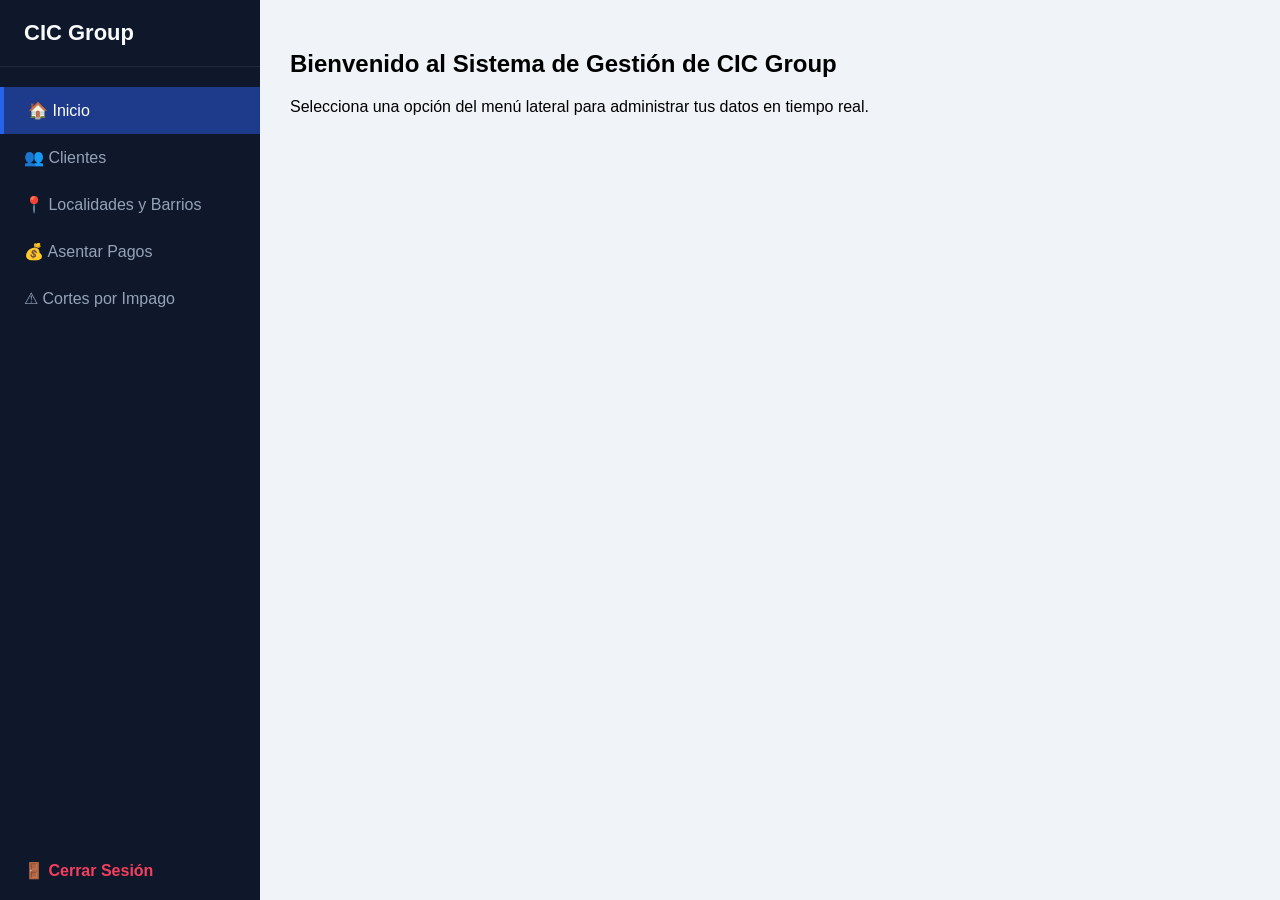
==== index.html @ 6b4323c2 "Add files via upload" ====
<!DOCTYPE html>
<html lang="es">
<head>
  <meta charset="UTF-8">
  <meta name="viewport" content="width=device-width, initial-scale=1.0">
  <title>CIC Group - Panel de Gestión</title>
  <link rel="stylesheet" href="estilos.css">
</head>
<body>

  <!-- MENÚ LATERAL -->
  <div class="sidebar">
    <div>
      <div class="sidebar-brand">CIC Group</div>
      <ul class="sidebar-menu">
        <li id="menu-inicio" class="active"><a onclick="cambiarSeccion('sec-inicio')">🏠 Inicio</a></li>
        <li id="menu-clientes"><a onclick="cambiarSeccion('sec-clientes')">👥 Clientes</a></li>
        <li id="menu-cobertura"><a onclick="cambiarSeccion('sec-cobertura')">📍 Localidades y Barrios</a></li>
        <li id="menu-pagos"><a onclick="cambiarSeccion('sec-pagos')">💰 Asentar Pagos</a></li>
        <li id="menu-cortes"><a onclick="cambiarSeccion('sec-cortes')">⚠ Cortes por Impago</a></li>
      </ul>
    </div>
    <div style="padding: 0 24px;">
      <span style="color: #f43f5e; cursor: pointer; font-weight: bold;" onclick="alert('Sesión cerrada')">🚪 Cerrar Sesión</span>
    </div>
  </div>

  <!-- CONTENIDO PRINCIPAL -->
  <div class="main-content">

    <!-- SECCIÓN: INICIO -->
    <div id="sec-inicio" class="seccion active">
      <h2>Bienvenido al Sistema de Gestión de CIC Group</h2>
      <p>Selecciona una opción del menú lateral para administrar tus datos en tiempo real.</p>
    </div>

    <!-- SECCIÓN: CLIENTES -->
    <div id="sec-clientes" class="seccion">
      <div style="margin-bottom: 25px; display: flex; flex-direction: column; gap: 15px;">
        <h2 style="margin: 0;">👥 Administración de Abonados</h2>
        <div style="display: flex; gap: 15px; align-items: center; flex-wrap: wrap;">
          <button class="btn btn-green" onclick="abrirFichaInscripcion()">➕ Registrar Nuevo Cliente</button>
          <input type="text" id="buscar-cliente" oninput="filtrarClientes()" placeholder="🔍 Buscar cliente por nombre..." style="padding: 10px 15px; border: 1px solid #cbd5e1; border-radius: 6px; width: 280px; font-size: 14px; outline: none;">
        </div>
      </div>

      <!-- Tarjetas KPIs -->
      <div class="dashboard-cards">
        <div class="card-kpi">
          <div><h5>Total Abonados</h5><p id="kpi-total">0</p></div>
          <div style="font-size: 24px;">👥</div>
        </div>
        <div class="card-kpi success">
          <div><h5>Clientes Activos</h5><p id="kpi-activos">0</p></div>
          <div style="font-size: 24px;">🟢</div>
        </div>
        <div class="card-kpi danger">
          <div><h5>En Morosidad</h5><p id="kpi-deudores">0</p></div>
          <div style="font-size: 24px;">⚠</div>
        </div>
      </div>

      <!-- Tabla de Clientes -->
      <div class="table-container">
        <table>
          <thead>
            <tr>
              <th>Nombre del Cliente</th>
              <th>Localidad</th>
              <th>Barrio</th>
              <th>Contacto / Celular</th>
              <th>Estado de Cobertura</th>
              <th style="text-align: center;">Acciones</th>
            </tr>
          </thead>
          <tbody id="body-clientes"></tbody>
        </table>
      </div>

      <!-- Ficha Expandida del Abonado Seleccionado -->
      <div id="ficha-abonado" class="table-container" style="display: none; margin-top: 30px; border-top: 4px solid var(--primary);">
        <h3 style="color: var(--bg-active); margin-top: 0;">📋 Panel de Fiscalización Comercial</h3>
        <div style="display: flex; gap: 40px; flex-wrap: wrap;">
          <div style="flex: 1; min-width: 250px;">
            <h4>👤 Datos Personales</h4>
            <p><b>ID Sistema:</b> <span id="f-id"></span></p>
            <p><b>DNI:</b> <span id="f-dni"></span></p>
            <p><b>Localidad:</b> <span id="f-loc"></span></p>
            <p><b>Barrio:</b> <span id="f-barrio"></span></p>
            <p><b>Dirección:</b> <span id="f-dir"></span></p>
            <p><b>Celular:</b> <span id="f-cel"></span></p>
          </div>
          <div style="flex: 2; min-width: 350px;">
            <div style="display: flex; justify-content: space-between; align-items: center;">
              <h4>💰 Historial de Cobertura</h4>
              <div class="form-group" style="margin: 0; max-width: 140px;">
                <select id="ficha-anio-selector" onchange="actualizarAñoFicha()" style="padding: 4px 8px; font-weight: bold; color: var(--bg-active);">
                  <option value="2026" selected>2026</option>
                  <option value="2027">2027</option>
                  <option value="2028">2028</option>
                </select>
              </div>
            </div>
            <p style="font-size: 13px; color: #64748b; margin: 0 0 10px 0;">👉 Haz clic sobre cualquier mes para registrar o modificar un cobro.</p>
            <div class="grid-meses" id="f-meses-grilla"></div>
          </div>
        </div>
        <div style="margin-top: 20px; text-align: right;">
          <button class="btn btn-gray" onclick="document.getElementById('ficha-abonado').style.display='none'">Cerrar Planilla</button>
        </div>
      </div>
    </div>
    <!-- SECCIÓN: LOCALIDADES Y BARRIOS -->
    <div id="sec-cobertura" class="seccion">
      <div style="margin-bottom: 20px;">
        <h2>📍 Configuración de Cobertura Geográfica</h2>
        <p style="color: #64748b; margin: 0;">Administra las localidades operativas y asigna sus respectivos barrios de manera cruzada.</p>
      </div>
      <div style="display: flex; gap: 25px; flex-wrap: wrap;">
        <!-- Localidades -->
        <div style="flex: 1; min-width: 300px; background: white; padding: 20px; border-radius: 12px; box-shadow: 0 4px 6px -1px rgba(0,0,0,0.05);">
          <h3>🏙️ 1. Localidades</h3>
          <div style="display: flex; gap: 10px; margin-bottom: 15px;">
            <input type="text" id="input-nombre-localidad" placeholder="Nombre de Localidad" style="flex:1; padding: 10px; border: 1px solid #cbd5e1; border-radius: 6px;">
            <button class="btn btn-blue" onclick="guardarLocalidad()">Guardar Loc.</button>
          </div>
          <table>
            <thead><tr><th>Nombre</th><th style="text-align: center; width: 60px;">Acción</th></tr></thead>
            <tbody id="body-localidades"></tbody>
          </table>
        </div>
        <!-- Barrios -->
        <div style="flex: 1; min-width: 300px; background: white; padding: 20px; border-radius: 12px; box-shadow: 0 4px 6px -1px rgba(0,0,0,0.05);">
          <h3 id="titulo-seccion-barrios">🏡 2. Barrios de: (Selecciona una localidad)</h3>
          <div style="display: flex; gap: 10px; margin-bottom: 15px;">
            <input type="text" id="input-nombre-barrio" placeholder="Nombre del Barrio" disabled style="flex:1; padding: 10px; border: 1px solid #cbd5e1; border-radius: 6px;">
            <button class="btn btn-blue" id="btn-guardar-barrio" disabled onclick="guardarBarrio()">Guardar Barrio</button>
          </div>
          <table>
            <thead><tr><th>Barrio / Zona</th><th style="text-align: center; width: 60px;">Acción</th></tr></thead>
            <tbody id="body-barrios">
              <tr><td colspan="2" style="color: #64748b; text-align: center;">Selecciona una localidad.</td></tr>
            </tbody>
          </table>
        </div>
      </div>
    </div>

     <!-- SECCIÓN: ASENTAR PAGOS GENERAL -->
        <!-- SECCIÓN: ASENTAR PAGOS GENERAL -->
    <div id="sec-pagos" class="seccion">
      <div style="margin-bottom: 25px;">
        <h2>💸 Rendición Manual de Cajas Especiales</h2>
        <p style="color: #64748b; margin: 0; font-size: 14px;">Registra de manera directa la recaudación de abonos buscando al cliente rápidamente por sistema.</p>
      </div>

      <!-- Formulario Estilizado con Sombra y Bordes Premium -->
      <div style="background: white; padding: 30px; border-radius: 12px; box-shadow: 0 10px 15px -3px rgba(0, 0, 0, 0.05); max-width: 580px; border: 1px solid #e2e8f0; border-top: 4px solid var(--primary);">
        <h3 style="margin-top: 0; color: var(--bg-active); border-bottom: 2px solid #f1f5f9; padding-bottom: 12px; font-size: 18px; display: flex; align-items: center; gap: 8px;">
          💵 Nuevo Comprobante de Caja
        </h3>
        
        <form id="form-caja-global" onsubmit="ejecutarCobroGlobal(event)">
          
          <!-- FILTRO DE BÚSQUEDA INTERACTIVO -->
          <div class="form-group" style="background-color: #f8fafc; padding: 12px; border-radius: 8px; border: 1px dashed #cbd5e1; margin-bottom: 20px;">
            <label style="color: var(--primary); font-size: 12px; text-transform: uppercase; letter-spacing: 0.5px;">🔍 Filtro Rápido de Búsqueda:</label>
            <input type="text" id="pago-buscar-texto" oninput="filtrarDesplegableClientes()" placeholder="Escribí el nombre del abonado a buscar..." style="width: 100%; padding: 10px 14px; border: 1px solid #cbd5e1; border-radius: 6px; font-size: 14px; outline: none; margin-top: 5px; background: white;">
          </div>
          
          <div class="form-group">
            <label for="pago-select-cliente">👤 Seleccionar Abonado:</label>
            <select id="pago-select-cliente" required style="font-weight: 600; color: #334155; background-color: #fff;">
              <option value="">👉 Seleccione un abonado de la lista...</option>
            </select>
          </div>

          <div style="display: flex; gap: 15px;">
            <div class="form-group" style="flex: 1;">
              <label for="pago-select-anio">AÑO FISCAL</label>
              <select id="pago-select-anio" required style="font-weight: bold; color: var(--bg-active);">
                <option value="2026" selected>2026</option>
                <option value="2027">2027</option>
                <option value="2028">2028</option>
              </select>
            </div>

            <div class="form-group" style="flex: 1;">
              <label for="pago-select-mes">MES A COBRAR</label>
              <select id="pago-select-mes" required style="font-weight: bold; color: var(--bg-active);">
                <option value="Enero">Enero</option>
                <option value="Febrero">Febrero</option>
                <option value="Marzo">Marzo</option>
                <option value="Abril">Abril</option>
                <option value="Mayo">Mayo</option>
                <option value="Junio">Junio</option>
                <option value="Julio">Julio</option>
                <option value="Agosto">Agosto</option>
                <option value="Septiembre">Septiembre</option>
                <option value="Octubre" selected>Octubre</option>
                <option value="Noviembre">Noviembre</option>
                <option value="Diciembre">Diciembre</option>
              </select>
            </div>
          </div>

          <div class="form-group">
            <label for="pago-fecha-global">📅 Fecha Valor Transacción:</label>
            <input type="date" id="pago-fecha-global" required style="color: #334155; font-weight: 500;">
          </div>

          <div class="form-group" style="margin-bottom: 25px;">
            <label for="pago-monto-global">💵 Monto Recaudado ($):</label>
            <input type="number" id="pago-monto-global" placeholder="Ej: 5500" min="0" required style="font-size: 16px; font-weight: bold; color: #0f172a; border-color: #94a3b8;">
          </div>

          <button type="submit" class="btn btn-blue" style="width: 100%; padding: 14px; font-size: 15px; letter-spacing: 0.5px; box-shadow: 0 4px 6px -1px rgba(37, 99, 235, 0.2); transition: all 0.2s;">
            ⚡ Asentar Recaudación de Caja
          </button>
        </form>
      </div>
    </div>



     <!-- SECCIÓN: CORTES POR IMPAGO -->
    <div id="sec-cortes" class="seccion">
      <div style="margin-bottom: 25px; display: flex; justify-content: space-between; align-items: flex-start; flex-wrap: wrap; gap: 15px;">
        <div>
          <h2>⚠ Reporte Automatizado para Suspensión de Coberturas</h2>
          <p style="color: #64748b; margin: 0; font-size: 14px;">Monitorea los abonados con deudas activas e imprime las órdenes de suspensión física en terreno.</p>
        </div>
        
        <!-- BOTONERA DE ACCIONES COMERCIALES -->
        <div style="display: flex; gap: 10px;">
          <button class="btn" onclick="imprimirReporteCortes()" style="background-color: #475569; color: white; display: flex; align-items: center; gap: 6px;">
            🖨️ Imprimir Reporte
          </button>
          <button class="btn" onclick="exportarCortesExcel()" style="background-color: #15803d; color: white; display: flex; align-items: center; gap: 6px; box-shadow: 0 4px 6px -1px rgba(21, 128, 61, 0.2);">
            📊 Exportar a Excel
          </button>
        </div>
      </div>

      <!-- BARRA DE FILTROS CRONOLÓGICOS -->
            <!-- BARRA DE FILTROS CRONOLÓGICOS Y GEOGRÁFICOS -->
      <div style="background: white; padding: 15px 20px; border-radius: 8px; box-shadow: 0 1px 3px rgba(0,0,0,0.05); margin-bottom: 20px; display: flex; gap: 20px; align-items: center; flex-wrap: wrap; border: 1px solid #e2e8f0;">
        <div style="display: flex; gap: 10px; align-items: center;">
          <span style="font-weight: bold; color: #334155; font-size: 14px;">📅 Periodo:</span>
          <select id="filtro-corte-mes" onchange="procesarAlertasCortes()" style="padding: 6px 12px; border: 1px solid #cbd5e1; border-radius: 6px; font-weight: bold; color: #1e3a8a;">
            <option value="Enero">Enero</option>
            <option value="Febrero">Febrero</option>
            <option value="Marzo">Marzo</option>
            <option value="Abril">Abril</option>
            <option value="Mayo">Mayo</option>
            <option value="Junio">Junio</option>
            <option value="Julio">Julio</option>
            <option value="Agosto">Agosto</option>
            <option value="Septiembre">Septiembre</option>
            <option value="Octubre" selected>Octubre</option>
            <option value="Noviembre">Noviembre</option>
            <option value="Diciembre">Diciembre</option>
          </select>

          <select id="filtro-corte-anio" onchange="procesarAlertasCortes()" style="padding: 6px 12px; border: 1px solid #cbd5e1; border-radius: 6px; font-weight: bold; color: #1e3a8a;">
            <option value="2026" selected>2026</option>
            <option value="2027">2027</option>
            <option value="2028">2028</option>
          </select>
        </div>

        <div style="display: flex; gap: 10px; align-items: center; margin-left: 10px;">
          <span style="font-weight: bold; color: #334155; font-size: 14px;">🏙️ Localidad:</span>
          <select id="filtro-corte-localidad" onchange="procesarAlertasCortes()" style="padding: 6px 12px; border: 1px solid #cbd5e1; border-radius: 6px; font-weight: bold; color: #334155;">
            <option value="TODAS">🌍 Todas las Localidades</option>
          </select>
        </div>
      </div>


      <!-- Tabla de deudores -->
      <div class="table-container" id="zona-impresion-cortes">
        <table>
          <thead>
            <tr>
              <th>Abonado en Mora</th>
              <th>Contacto</th>
              <th>Periodo Evaluado</th>
              <th>Estado Operativo</th>
            </tr>
          </thead>
          <tbody id="body-cortes-impago"></tbody>
        </table>
      </div>
    </div>


  </div>

  <!-- MODAL: INSCRIPCIÓN -->
  <div id="modal-inscripcion" class="modal">
    <div class="modal-content">
      <button class="close-modal" onclick="cerrarFichaInscripcion()">×</button>
      <h3>📝 Ficha de Nueva Inscripción</h3>
      <form id="form-nuevo-cliente">
        <div class="form-group"><label>DNI:</label><input type="text" id="ins-dni" required></div>
        <div class="form-group"><label>Nombre Completo:</label><input type="text" id="ins-nombre" required></div>
        <div class="form-group"><label>Celular:</label><input type="text" id="ins-cel" required></div>
        <div class="form-group"><label>Localidad:</label><select id="ins-localidad" required></select></div>
        <div class="form-group"><label>Barrio:</label><input type="text" id="ins-barrio" required></div>
        <div class="form-group"><label>Dirección:</label><input type="text" id="ins-dir" required></div>
        <div class="form-group">
          <label>Rinde Pago Inicial (Mes Base):</label>
          <select id="ins-pago-inicial" required>
            <option value="Ninguno">Ninguno (Ingresa en Mora)</option>
            <option value="Enero 2026">Enero 2026</option>
            <option value="Febrero 2026">Febrero 2026</option>
            <option value="Marzo 2026">Marzo 2026</option>
            <option value="Abril 2026">Abril 2026</option>
            <option value="Mayo 2026">Mayo 2026</option>
            <option value="Junio 2026">Junio 2026</option>
            <option value="Julio 2026">Julio 2026</option>
            <option value="Agosto 2026">Agosto 2026</option>
            <option value="Septiembre 2026">Septiembre 2026</option>
            <option value="Octubre 2026" selected>Octubre 2026</option>
            <option value="Noviembre 2026">Noviembre 2026</option>
            <option value="Diciembre 2026">Diciembre 2026</option>
          </select>
        </div>
        <button type="submit" class="btn btn-green" style="width: 100%; margin-top: 10px;">Dar de Alta Comercial</button>
      </form>
    </div>
  </div>

    <!-- MODAL: EDICIÓN DE CLIENTE -->
  <div id="modal-edicion" class="modal">
    <div class="modal-content">
      <button class="close-modal" onclick="cerrarFichaEdicion()">×</button>
      <h3>✏️ Editar Datos de Abonado</h3>
      <form id="form-editar-cliente">
        <!-- Input oculto para almacenar la clave del usuario -->
        <input type="hidden" id="edit-id-original">
        
        <div class="form-group">
          <label>DNI / Clave Sistema:</label>
          <input type="text" id="edit-dni" disabled style="background-color: #f1f5f9; color: #64748b; font-weight: bold;">
        </div>
        <div class="form-group">
          <label>Nombre Completo:</label>
          <input type="text" id="edit-nombre" required>
        </div>
        <div class="form-group">
          <label>Celular / Contacto:</label>
          <input type="text" id="edit-cel" required>
        </div>
                <!-- REEMPLAZO EN EL FORMULARIO DE NUEVA INSCRIPCIÓN -->
                <!-- REEMPLAZO EN EL FORMULARIO DE EDICIÓN -->
        <div class="form-group">
          <label>Localidad:</label>
          <select id="edit-localidad" required onchange="actualizarBarriosDesplegableEdicion()"></select>
        </div>
        <div class="form-group">
          <label>Barrio / Zona:</label>
          <select id="edit-barrio" required>
            <option value="">👉 Selecciona primero una localidad...</option>
          </select>
        </div>


        <div class="form-group">
          <label>Dirección:</label>
          <input type="text" id="edit-dir" required>
        </div>
        
        <div style="margin-top: 20px; display: flex; gap: 10px; justify-content: flex-end;">
          <button type="button" class="btn btn-gray" onclick="cerrarFichaEdicion()">Cancelar</button>
          <button type="submit" class="btn btn-blue">💾 Guardar Cambios</button>
        </div>
      </form>
    </div>
  </div>


  <!-- MODAL: GESTIÓN DE ABONO INDIVIDUAL -->
  <div id="modal-cobro-mes" class="modal">
    <div class="modal-content">
      <button class="close-modal" onclick="cerrarModalCobroMes()">×</button>
      <h3>📝 Registro y Control de Abono</h3>
      <p>Abonado: <strong id="m-cobro-cliente"></strong></p>
      <p>Mes seleccionado: <strong id="m-cobro-mes" style="color: var(--primary);"></strong></p>
      <div class="form-group">
        <label>📅 Fecha de Cobro:</label>
        <input type="date" id="input-fecha-pago">
      </div>
      <div class="form-group">
        <label>💵 Monto del Abono ($):</label>
        <input type="number" id="input-monto-pago" placeholder="Ej: 5000" min="0">
      </div>
      <div style="margin-top: 25px; display: flex; gap: 10px; justify-content: flex-end;">
        <button class="btn" id="btn-anular-pago-mes" style="background-color: var(--danger); color: white; display: none;" onclick="ejecutarAnulacionMes()">Anular Pago</button>
        <div style="flex-grow: 1;"></div>
        <button class="btn btn-gray" onclick="cerrarModalCobroMes()">Cancelar</button>
        <button class="btn btn-green" id="btn-confirmar-pago-mes">Guardar Cambios</button>
      </div>
    </div>
  </div>

  <script src="script.js"></script>
</body>
</html>
---- estilos.css ----
/* --- VARIABLES DE COLOR (DISEÑO AZUL) --- */
:root {
  --bg-sidebar: #0f172a;       /* Azul marino oscuro profundo */
  --bg-active: #1e3a8a;        /* Azul corporativo activo */
  --primary: #2563eb;          /* Azul brillante para elementos destacados */
  --success: #10b981;          /* Verde para pagos y estados activos */
  --danger: #ef4444;           /* Rojo para deudas y anulaciones */
  --bg-main: #f0f4f8;          /* Fondo general azul acero claro */
  --bg-table-header: #dbeafe;  /* Encabezados de tablas en azul suave */
  --color-text-header: #1e40af;/* Texto de encabezados */
}

* {
  box-sizing: border-box;
}

body { 
  font-family: 'Segoe UI', Arial, sans-serif; 
  margin: 0; 
  display: flex; 
  height: 100vh; 
  background-color: var(--bg-main); 
  overflow: hidden;
}

/* --- MENÚ LATERAL (SIDEBAR) --- */
.sidebar {
  width: 260px;
  background-color: var(--bg-sidebar);
  color: white;
  display: flex;
  flex-direction: column;
  justify-content: space-between;
  padding: 20px 0;
}
.sidebar-brand {
  font-size: 22px;
  font-weight: bold;
  padding: 0 24px 20px 24px;
  border-bottom: 1px solid #1e293b;
  color: #f8fafc;
}
.sidebar-menu {
  list-style: none;
  padding: 0;
  margin: 20px 0;
  flex-grow: 1;
}
.sidebar-menu li a {
  display: block;
  padding: 14px 24px;
  color: #94a3b8;
  text-decoration: none;
  font-weight: 500;
  cursor: pointer;
  transition: all 0.2s;
}
.sidebar-menu li a:hover, .sidebar-menu li.active a {
  background-color: var(--bg-active);
  color: white;
  border-left: 4px solid var(--primary);
}

/* --- CONTENEDOR PRINCIPAL --- */
.main-content {
  flex: 1;
  padding: 30px;
  overflow-y: auto;
}
.seccion {
  display: none;
}
.seccion.active {
  display: block;
}

/* --- CONTENEDORES Y TARJETAS --- */
.table-container {
  background: white;
  border-radius: 12px;
  padding: 15px;
  box-shadow: 0 4px 6px -1px rgba(0,0,0,0.05);
  margin-top: 20px;
}
table { 
  width: 100%; 
  border-collapse: separate; 
  border-spacing: 0;
}
th, td { 
  padding: 14px 16px; 
  text-align: left; 
}
th { 
  background-color: var(--bg-table-header); 
  color: var(--color-text-header); 
  font-weight: bold; 
  font-size: 12px;
  text-transform: uppercase;
  letter-spacing: 0.5px;
  border-bottom: 2px solid #e2e8f0;
}
td {
  border-bottom: 1px solid #f1f5f9;
}
.fila-cliente:hover {
  background-color: #f8fafc;
}

/* --- GRILLES DE MESES (12 MESES) --- */
.grid-meses { 
  display: grid; 
  grid-template-columns: repeat(4, 1fr); 
  gap: 12px; 
  margin-top: 15px; 
}
@media (max-width: 900px) {
  .grid-meses { grid-template-columns: repeat(2, 1fr); }
}
.mes-box {
  padding: 12px;
  border-radius: 8px;
  text-align: center;
  font-size: 13px;
  font-weight: bold;
  border: 1px solid transparent;
}
.mes-pago { background-color: #d1fae5; color: #065f46; border-color: #a7f3d0; }
.mes-deuda { background-color: #fee2e2; color: #991b1b; border-color: #fca5a5; }

/* --- INDICADORES KPI --- */
.dashboard-cards {
  display: flex;
  gap: 20px;
  margin-bottom: 25px;
}
.card-kpi {
  flex: 1;
  background: white;
  padding: 16px 20px;
  border-radius: 10px;
  box-shadow: 0 4px 6px -1px rgba(0,0,0,0.05);
  display: flex;
  align-items: center;
  justify-content: space-between;
  border-left: 5px solid var(--primary);
}
.card-kpi.success { border-left-color: var(--success); }
.card-kpi.danger { border-left-color: var(--danger); }
.card-kpi h5 { margin: 0; color: #64748b; font-size: 11px; text-transform: uppercase; }
.card-kpi p { margin: 5px 0 0 0; font-size: 22px; font-weight: bold; }

/* --- BOTONES Y COMPONENTES --- */
.btn {
  padding: 10px 16px;
  border-radius: 6px;
  font-weight: bold;
  cursor: pointer;
  border: none;
  font-size: 14px;
}
.btn-green { background-color: var(--success); color: white; }
.btn-blue { background-color: var(--primary); color: white; }
.btn-gray { background-color: #94a3b8; color: white; }

/* --- MODALES --- */
.modal {
  display: none;
  position: fixed;
  top: 0; left: 0; width: 100%; height: 100%;
  background: rgba(15, 23, 42, 0.6);
  align-items: center;
  justify-content: center;
  z-index: 1000;
}
.modal.open { display: flex; }
.modal-content {
  background: white;
  padding: 25px;
  border-radius: 12px;
  width: 100%;
  max-width: 450px;
  position: relative;
}
.close-modal {
  position: absolute;
  top: 15px; right: 15px;
  font-size: 22px; background: none; border: none; cursor: pointer;
}
.form-group {
  margin-bottom: 15px;
}
.form-group label {
  display: block; margin-bottom: 6px; font-weight: bold; font-size: 13px; color: #475569;
}
.form-group input, .form-group select {
  width: 100%; padding: 10px; border: 1px solid #cbd5e1; border-radius: 6px; font-size: 14px;
}
.badge {
  padding: 6px 12px; border-radius: 50px; font-size: 12px; font-weight: bold; display: inline-block;
}
.badge-activo { background-color: #d1fae5; color: #065f46; }
.badge-deuda { background-color: #fee2e2; color: #991b1b; }
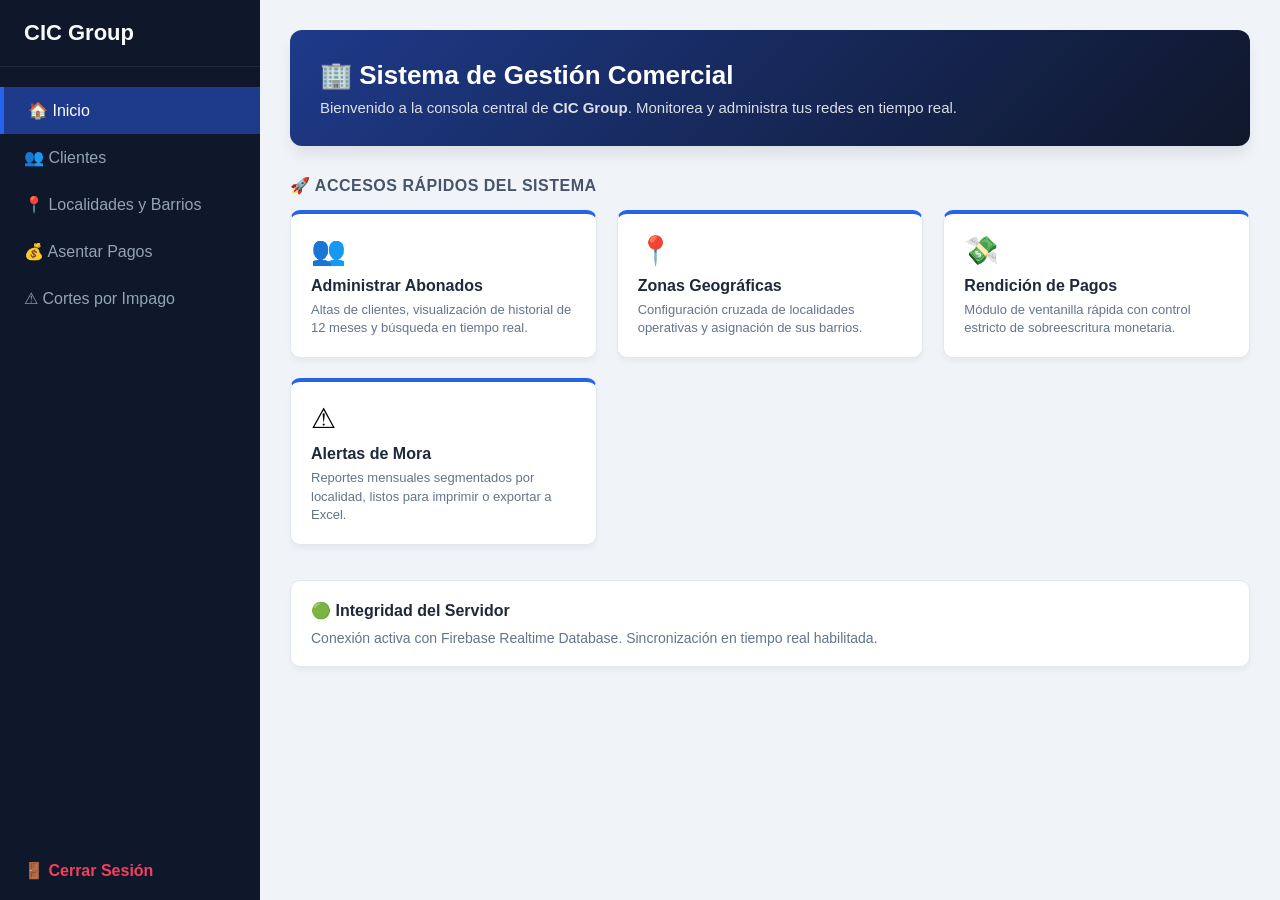
==== commit bd03e8e2: "Add files via upload" ====
--- a/index.html
+++ b/index.html
@@ -12,16 +12,24 @@
   <div class="sidebar">
     <div>
       <div class="sidebar-brand">CIC Group</div>
+            <!-- --- MENÚ LATERAL CORREGIDO --- -->
       <ul class="sidebar-menu">
         <li id="menu-inicio" class="active"><a onclick="cambiarSeccion('sec-inicio')">🏠 Inicio</a></li>
         <li id="menu-clientes"><a onclick="cambiarSeccion('sec-clientes')">👥 Clientes</a></li>
         <li id="menu-cobertura"><a onclick="cambiarSeccion('sec-cobertura')">📍 Localidades y Barrios</a></li>
         <li id="menu-pagos"><a onclick="cambiarSeccion('sec-pagos')">💰 Asentar Pagos</a></li>
         <li id="menu-cortes"><a onclick="cambiarSeccion('sec-cortes')">⚠ Cortes por Impago</a></li>
+        <!-- Única declaración del panel exclusivo del dueño -->
+                 <!-- VERIFICÁ QUE EL ONCLICK EN TU index.html QUEDE EXACTAMENTE ASÍ: -->
+        <li id="menu-usuarios" style="display: none;"><a onclick="cambiarSeccion('sec-usuarios')">⚙️ Gestión de Usuarios</a></li>
+
       </ul>
+
     </div>
     <div style="padding: 0 24px;">
-      <span style="color: #f43f5e; cursor: pointer; font-weight: bold;" onclick="alert('Sesión cerrada')">🚪 Cerrar Sesión</span>
+      <!-- Buscá la línea de Cerrar Sesión en tu index.html y dejala configurada así: -->
+<span style="color: #f43f5e; cursor: pointer; font-weight: bold;" onclick="window.location.href='login.html'">🚪 Cerrar Sesión</span>
+
     </div>
   </div>
 
@@ -29,12 +37,95 @@
   <div class="main-content">
 
     <!-- SECCIÓN: INICIO -->
+       <!-- SECCIÓN: INICIO (DASHBOARD CORPORATIVO) -->
     <div id="sec-inicio" class="seccion active">
-      <h2>Bienvenido al Sistema de Gestión de CIC Group</h2>
-      <p>Selecciona una opción del menú lateral para administrar tus datos en tiempo real.</p>
-    </div>
-
-    <!-- SECCIÓN: CLIENTES -->
+      <!-- Encabezado Principal -->
+      <div style="background: linear-gradient(135deg, var(--bg-active) 0%, var(--bg-sidebar) 100%); padding: 30px; border-radius: 12px; color: white; box-shadow: 0 10px 15px -3px rgba(15, 23, 42, 0.1); margin-bottom: 30px;">
+        <h1 style="margin: 0; font-size: 26px; display: flex; align-items: center; gap: 12px;">🏢 Sistema de Gestión Comercial</h1>
+        <p style="margin: 8px 0 0 0; opacity: 0.85; font-size: 15px;">Bienvenido a la consola central de <b>CIC Group</b>. Monitorea y administra tus redes en tiempo real.</p>
+      </div>
+
+      <h3 style="color: #475569; margin-top: 0; margin-bottom: 15px; font-size: 16px; text-transform: uppercase; letter-spacing: 0.5px;">🚀 Accesos Rápidos del Sistema</h3>
+      
+      <!-- Panel Grid de Accesos Directos -->
+      <div style="display: grid; grid-template-columns: repeat(auto-fit, minmax(240px, 1fr)); gap: 20px; margin-bottom: 35px;">
+        
+        <!-- Tarjeta Clientes -->
+        <div onclick="cambiarSeccion('sec-clientes')" style="background: white; padding: 20px; border-radius: 10px; box-shadow: 0 4px 6px -1px rgba(0,0,0,0.05); border: 1px solid #e2e8f0; border-top: 4px solid var(--primary); cursor: pointer; transition: transform 0.2s, box-shadow 0.2s;" onmouseover="this.style.transform='translateY(-3px)'; this.style.shadow='0 10px 15px -3px rgba(0,0,0,0.1)'" onmouseout="this.style.transform='translateY(0)'">
+          <div style="font-size: 28px; margin-bottom: 10px;">👥</div>
+          <h4 style="margin: 0; color: #1e293b; font-size: 16px;">Administrar Abonados</h4>
+          <p style="margin: 6px 0 0 0; color: #64748b; font-size: 13px; line-height: 1.4;">Altas de clientes, visualización de historial de 12 meses y búsqueda en tiempo real.</p>
+        </div>
+
+        <!-- Tarjeta Cobertura -->
+        <div onclick="cambiarSeccion('sec-cobertura')" style="background: white; padding: 20px; border-radius: 10px; box-shadow: 0 4px 6px -1px rgba(0,0,0,0.05); border: 1px solid #e2e8f0; border-top: 4px solid var(--primary); cursor: pointer; transition: transform 0.2s, box-shadow 0.2s;" onmouseover="this.style.transform='translateY(-3px)'" onmouseout="this.style.transform='translateY(0)'">
+          <div style="font-size: 28px; margin-bottom: 10px;">📍</div>
+          <h4 style="margin: 0; color: #1e293b; font-size: 16px;">Zonas Geográficas</h4>
+          <p style="margin: 6px 0 0 0; color: #64748b; font-size: 13px; line-height: 1.4;">Configuración cruzada de localidades operativas y asignación de sus barrios.</p>
+        </div>
+
+        <!-- Tarjeta Caja -->
+        <div onclick="cambiarSeccion('sec-pagos')" style="background: white; padding: 20px; border-radius: 10px; box-shadow: 0 4px 6px -1px rgba(0,0,0,0.05); border: 1px solid #e2e8f0; border-top: 4px solid var(--primary); cursor: pointer; transition: transform 0.2s, box-shadow 0.2s;" onmouseover="this.style.transform='translateY(-3px)'" onmouseout="this.style.transform='translateY(0)'">
+          <div style="font-size: 28px; margin-bottom: 10px;">💸</div>
+          <h4 style="margin: 0; color: #1e293b; font-size: 16px;">Rendición de Pagos</h4>
+          <p style="margin: 6px 0 0 0; color: #64748b; font-size: 13px; line-height: 1.4;">Módulo de ventanilla rápida con control estricto de sobreescritura monetaria.</p>
+        </div>
+
+        <!-- Tarjeta Cortes -->
+        <div onclick="cambiarSeccion('sec-cortes')" style="background: white; padding: 20px; border-radius: 10px; box-shadow: 0 4px 6px -1px rgba(0,0,0,0.05); border: 1px solid #e2e8f0; border-top: 4px solid var(--primary); cursor: pointer; transition: transform 0.2s, box-shadow 0.2s;" onmouseover="this.style.transform='translateY(-3px)'" onmouseout="this.style.transform='translateY(0)'">
+          <div style="font-size: 28px; margin-bottom: 10px;">⚠</div>
+          <h4 style="margin: 0; color: #1e293b; font-size: 16px;">Alertas de Mora</h4>
+          <p style="margin: 6px 0 0 0; color: #64748b; font-size: 13px; line-height: 1.4;">Reportes mensuales segmentados por localidad, listos para imprimir o exportar a Excel.</p>
+      </div> <!-- Cierre correcto de la sección de inicio anterior -->
+    </div>
+      <!-- SECCIÓN: ESTADO OPERATIVO DE ENLACES (DENTRO DE INICIO) -->
+      <div style="background: white; padding: 20px; border-radius: 10px; box-shadow: 0 4px 6px -1px rgba(0,0,0,0.05); border: 1px solid #e2e8f0;">
+        <h4 style="margin: 0 0 10px 0; color: #1e293b; display: flex; align-items: center; gap: 8px;">🟢 Integridad del Servidor</h4>
+        <p style="margin: 0; color: #64748b; font-size: 14px;">Conexión activa con Firebase Realtime Database. Sincronización en tiempo real habilitada.</p>
+      </div>
+
+    </div> <!-- Cierre correcto y definitivo de la sección de inicio (#sec-inicio) -->
+
+    <!-- --- SECCIÓN EXCLUSIVA: GESTIÓN DE USUARIOS (SUPERADMIN) --- -->
+    <div id="sec-usuarios" class="seccion" style="width: 100%;">
+      <div style="margin-bottom: 25px;">
+        <h2>⚙️ Panel de Control de Personal (Superadmin)</h2>
+        <p style="color: #64748b; margin: 0; font-size: 14px;">Registra nuevos operadores, asigna contraseñas y revoca accesos al sistema CIC Group.</p>
+      </div>
+
+      <div style="display: flex; gap: 25px; flex-wrap: wrap;">
+
+        <!-- Formulario de Alta -->
+        <div style="flex: 1; min-width: 300px; background: white; padding: 25px; border-radius: 12px; box-shadow: 0 4px 6px -1px rgba(0,0,0,0.05); border-top: 4px solid var(--bg-sidebar);">
+          <h3 style="margin-top: 0; color: var(--bg-active);">➕ Crear Nuevo Operador</h3>
+          <form id="form-crear-usuario" onsubmit="guardarNuevoUsuario(event)">
+            <div class="form-group"><label>Nombre del Empleado:</label><input type="text" id="user-nombre" placeholder="Ej: Gabriel Farias" required></div>
+            <div class="form-group"><label>Usuario de Acceso (Login):</label><input type="text" id="user-login" placeholder="Ej: gfarias" required></div>
+            <div class="form-group"><label>Contraseña de Ingreso:</label><input type="text" id="user-pass" placeholder="Mínimo 4 caracteres" required></div>
+            <button type="submit" class="btn btn-blue" style="width: 100%; padding: 12px; margin-top: 10px;">⚡ Habilitar Cuenta de Acceso</button>
+          </form>
+        </div>
+        <!-- Tabla de Cuentas Activas -->
+        <div style="flex: 1.5; min-width: 350px; background: white; padding: 25px; border-radius: 12px; box-shadow: 0 4px 6px -1px rgba(0,0,0,0.05);">
+          <h3 style="margin-top: 0; color: #475569;">🔑 Cuentas Activas en Firebase</h3>
+          <table style="width: 100%; border-collapse: collapse;">
+            <thead>
+              <tr style="background-color: #f8fafc;">
+                <th style="padding: 10px; text-align: left; font-size: 12px; color: #64748b;">Operador</th>
+                <th style="padding: 10px; text-align: left; font-size: 12px; color: #64748b;">Usuario</th>
+                <th style="padding: 10px; text-align: left; font-size: 12px; color: #64748b;">Contraseña</th>
+                <th style="padding: 10px; text-align: center; font-size: 12px; color: #64748b; width: 60px;">Acción</th>
+              </tr>
+            </thead>
+            <tbody id="body-usuarios-sistema">
+              <!-- Se inyecta dinámicamente desde JS -->
+            </tbody>
+          </table>
+        </div>
+      </div> <!-- Cierre correcto del bloque flexible de las dos tarjetas -->
+    </div> <!-- Cierre correcto y definitivo de la sección sec-usuarios -->
+
+    <!-- --- SECCIÓN: CLIENTES --- -->
     <div id="sec-clientes" class="seccion">
       <div style="margin-bottom: 25px; display: flex; flex-direction: column; gap: 15px;">
         <h2 style="margin: 0;">👥 Administración de Abonados</h2>
@@ -306,8 +397,18 @@
         <div class="form-group"><label>DNI:</label><input type="text" id="ins-dni" required></div>
         <div class="form-group"><label>Nombre Completo:</label><input type="text" id="ins-nombre" required></div>
         <div class="form-group"><label>Celular:</label><input type="text" id="ins-cel" required></div>
-        <div class="form-group"><label>Localidad:</label><select id="ins-localidad" required></select></div>
-        <div class="form-group"><label>Barrio:</label><input type="text" id="ins-barrio" required></div>
+                <!-- --- VERIFICÁ Y REEMPLAZÁ ESTAS LÍNEAS EN TU panel.html --- -->
+        <div class="form-group">
+          <label>Localidad:</label>
+          <select id="ins-localidad" required onchange="actualizarBarriosDesplegableInscripcion()"></select>
+        </div>
+        <div class="form-group">
+          <label>Barrio / Zona:</label>
+          <select id="ins-barrio" required style="width: 100%; padding: 10px; border: 1px solid #cbd5e1; border-radius: 6px; font-size: 14px; background-color: #fff; color: #334155;">
+            <option value="">👉 Selecciona primero una localidad...</option>
+          </select>
+        </div>
+
         <div class="form-group"><label>Dirección:</label><input type="text" id="ins-dir" required></div>
         <div class="form-group">
           <label>Rinde Pago Inicial (Mes Base):</label>
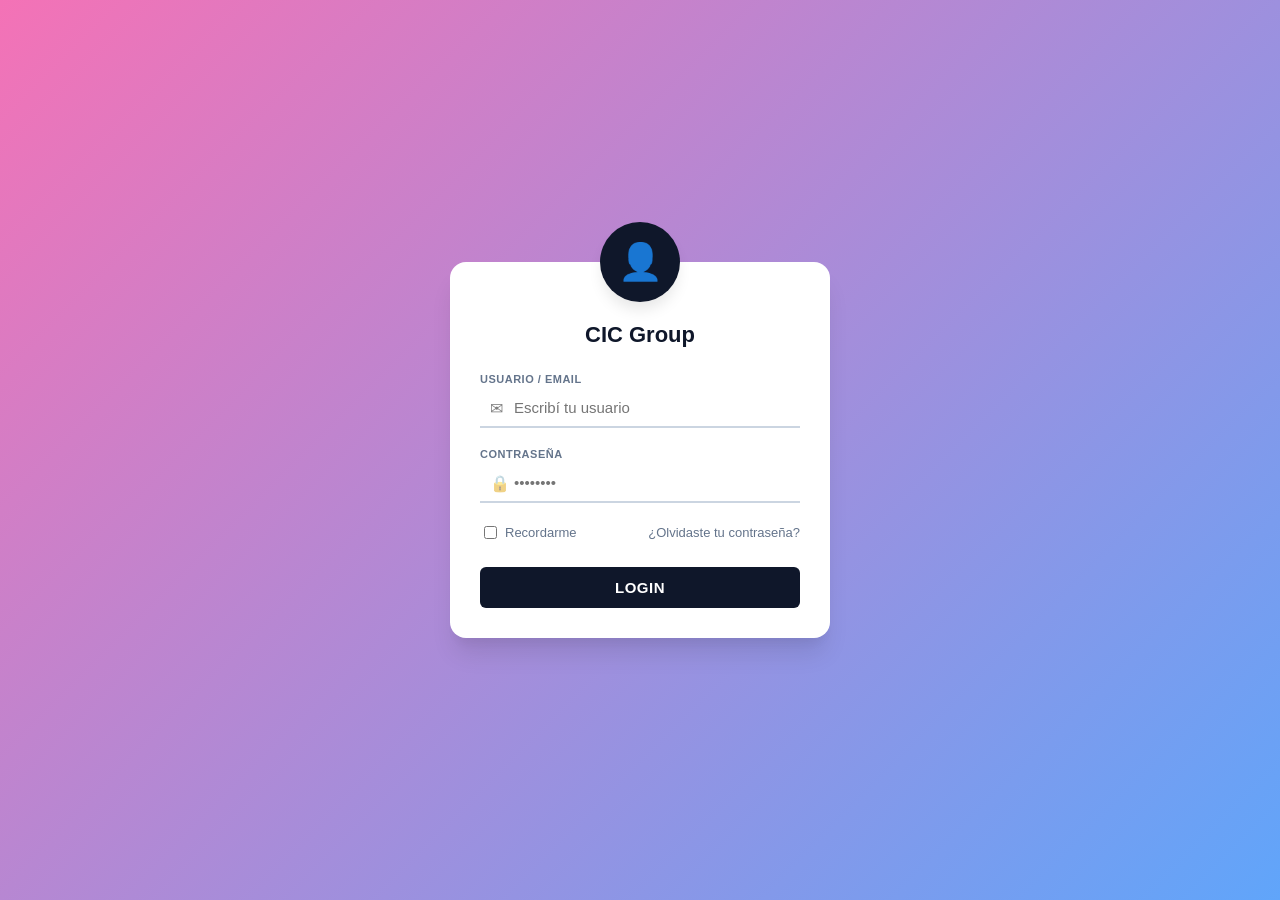
==== commit c36aded3: "Add files via upload" ====
--- a/index.html
+++ b/index.html
@@ -3,509 +3,224 @@
 <head>
   <meta charset="UTF-8">
   <meta name="viewport" content="width=device-width, initial-scale=1.0">
-  <title>CIC Group - Panel de Gestión</title>
-  <link rel="stylesheet" href="estilos.css">
+  <title>CIC Group - Ingreso al Sistema</title>
+  <style>
+    /* --- ESTILOS DE LA PANTALLA DE LOGIN (INSPIRADO EN LA PLANTILLA) --- */
+    :root {
+      --primary: #2563eb;
+      --bg-gradient: linear-gradient(135deg, #f472b6 0%, #60a5fa 100%); /* Degradado rosa/celeste de fondo */
+      --dark: #0f172a;
+    }
+
+    * { box-sizing: border-box; font-family: 'Segoe UI', Arial, sans-serif; }
+
+    body {
+      margin: 0;
+      height: 100vh;
+      display: flex;
+      align-items: center;
+      justify-content: center;
+      background: var(--bg-gradient);
+    }
+
+    /* Tarjeta contenedor central */
+    .login-card {
+      background: white;
+      width: 100%;
+      max-width: 380px;
+      padding: 40px 30px 30px 30px;
+      border-radius: 16px;
+      box-shadow: 0 20px 25px -5px rgba(0, 0, 0, 0.1), 0 10px 10px -5px rgba(0, 0, 0, 0.04);
+      position: relative;
+      text-align: center;
+    }
+
+    /* Ícono redondo de Avatar Superior */
+    .avatar-circle {
+      width: 80px;
+      height: 80px;
+      background-color: var(--dark);
+      border-radius: 50%;
+      display: flex;
+      align-items: center;
+      justify-content: center;
+      font-size: 36px;
+      color: white;
+      position: absolute;
+      top: -40px;
+      left: calc(50% - 40px);
+      box-shadow: 0 10px 15px -3px rgba(0, 0, 0, 0.1);
+    }
+
+    h2 { margin: 20px 0 25px 0; color: var(--dark); font-size: 22px; font-weight: 700; }
+
+    .input-group {
+      margin-bottom: 20px;
+      text-align: left;
+      position: relative;
+    }
+
+    .input-group label {
+      display: block;
+      font-size: 11px;
+      color: #64748b;
+      text-transform: uppercase;
+      letter-spacing: 0.5px;
+      margin-bottom: 4px;
+      font-weight: 600;
+    }
+
+    .input-group input {
+      width: 100%;
+      padding: 10px 12px 10px 34px; /* Espacio para el emoji */
+      border: none;
+      border-bottom: 2px solid #cbd5e1;
+      font-size: 15px;
+      color: #334155;
+      outline: none;
+      transition: border-color 0.2s;
+    }
+
+    .input-group input:focus {
+      border-color: var(--primary);
+    }
+
+    /* Íconos minimalistas dentro de la casilla */
+    .input-icon {
+      position: absolute;
+      bottom: 10px;
+      left: 10px;
+      font-size: 16px;
+      opacity: 0.5;
+    }
+
+    .options-row {
+      display: flex;
+      justify-content: space-between;
+      align-items: center;
+      font-size: 13px;
+      color: #64748b;
+      margin-bottom: 25px;
+    }
+
+    .options-row label { cursor: pointer; display: flex; align-items: center; gap: 5px; }
+
+    .options-row a { color: #64748b; text-decoration: none; }
+    .options-row a:hover { text-decoration: underline; }
+
+    /* Botón de ingreso estirado minimalista */
+    .btn-login {
+      width: 100%;
+      padding: 12px;
+      background-color: var(--dark);
+      color: white;
+      border: none;
+      border-radius: 6px;
+      font-size: 15px;
+      font-weight: bold;
+      cursor: pointer;
+      text-transform: uppercase;
+      letter-spacing: 0.5px;
+      transition: background-color 0.2s;
+    }
+
+    .btn-login:hover { background-color: var(--primary); }
+
+    .error-msg {
+      color: #ef4444; font-size: 13px; font-weight: bold; margin-top: 15px; display: none;
+    }
+  </style>
 </head>
 <body>
 
-  <!-- MENÚ LATERAL -->
-  <div class="sidebar">
-    <div>
-      <div class="sidebar-brand">CIC Group</div>
-            <!-- --- MENÚ LATERAL CORREGIDO --- -->
-      <ul class="sidebar-menu">
-        <li id="menu-inicio" class="active"><a onclick="cambiarSeccion('sec-inicio')">🏠 Inicio</a></li>
-        <li id="menu-clientes"><a onclick="cambiarSeccion('sec-clientes')">👥 Clientes</a></li>
-        <li id="menu-cobertura"><a onclick="cambiarSeccion('sec-cobertura')">📍 Localidades y Barrios</a></li>
-        <li id="menu-pagos"><a onclick="cambiarSeccion('sec-pagos')">💰 Asentar Pagos</a></li>
-        <li id="menu-cortes"><a onclick="cambiarSeccion('sec-cortes')">⚠ Cortes por Impago</a></li>
-        <!-- Única declaración del panel exclusivo del dueño -->
-                 <!-- VERIFICÁ QUE EL ONCLICK EN TU index.html QUEDE EXACTAMENTE ASÍ: -->
-        <li id="menu-usuarios" style="display: none;"><a onclick="cambiarSeccion('sec-usuarios')">⚙️ Gestión de Usuarios</a></li>
-
-      </ul>
-
-    </div>
-    <div style="padding: 0 24px;">
-      <!-- Buscá la línea de Cerrar Sesión en tu index.html y dejala configurada así: -->
-<span style="color: #f43f5e; cursor: pointer; font-weight: bold;" onclick="window.location.href='login.html'">🚪 Cerrar Sesión</span>
-
-    </div>
+  <div class="login-card">
+    <!-- Avatar circular superior -->
+    <div class="avatar-circle">👤</div>
+    
+    <h2>CIC Group</h2>
+    
+    <form id="form-login" onsubmit="validarAcceso(event)">
+      <div class="input-group">
+        <label>Usuario / Email</label>
+        <span class="input-icon">✉</span>
+        <input type="text" id="login-user" placeholder="Escribí tu usuario" required autocomplete="off">
+      </div>
+      
+      <div class="input-group">
+        <label>Contraseña</label>
+        <span class="input-icon">🔒</span>
+        <input type="password" id="login-pass" placeholder="••••••••" required>
+      </div>
+
+      <div class="options-row">
+        <label><input type="checkbox"> Recordarme</label>
+        <a href="#">¿Olvidaste tu contraseña?</a>
+      </div>
+
+      <button type="submit" class="btn-login">Login</button>
+      
+      <div id="msg-error" class="error-msg">⚠ Usuario o contraseña incorrectos</div>
+    </form>
   </div>
 
-  <!-- CONTENIDO PRINCIPAL -->
-  <div class="main-content">
-
-    <!-- SECCIÓN: INICIO -->
-       <!-- SECCIÓN: INICIO (DASHBOARD CORPORATIVO) -->
-    <div id="sec-inicio" class="seccion active">
-      <!-- Encabezado Principal -->
-      <div style="background: linear-gradient(135deg, var(--bg-active) 0%, var(--bg-sidebar) 100%); padding: 30px; border-radius: 12px; color: white; box-shadow: 0 10px 15px -3px rgba(15, 23, 42, 0.1); margin-bottom: 30px;">
-        <h1 style="margin: 0; font-size: 26px; display: flex; align-items: center; gap: 12px;">🏢 Sistema de Gestión Comercial</h1>
-        <p style="margin: 8px 0 0 0; opacity: 0.85; font-size: 15px;">Bienvenido a la consola central de <b>CIC Group</b>. Monitorea y administra tus redes en tiempo real.</p>
-      </div>
-
-      <h3 style="color: #475569; margin-top: 0; margin-bottom: 15px; font-size: 16px; text-transform: uppercase; letter-spacing: 0.5px;">🚀 Accesos Rápidos del Sistema</h3>
+   <script>
+    // URL de tu base de datos (Asegurate de que coincida con la de tu index.html)
+const FIREBASE_DB = "https://mi-web000-default-rtdb.firebaseio.com";
+
+    /**
+     * Valida el acceso consultando en tiempo real las cuentas creadas en Firebase
+     */
+    async function validarAcceso(e) {
+      e.preventDefault();
+      const u = document.getElementById('login-user').value.trim().toLowerCase();
+      const p = document.getElementById('login-pass').value;
+      const error = document.getElementById('msg-error');
       
-      <!-- Panel Grid de Accesos Directos -->
-      <div style="display: grid; grid-template-columns: repeat(auto-fit, minmax(240px, 1fr)); gap: 20px; margin-bottom: 35px;">
+      if(!u || !p) return;
+
+      // 1. CLAVE MAESTRA ESTÁTICA PARA EL SUPERADMIN
+      if (u === "superadmin" && p === "Gabriel.2024") {
+        error.style.display = "none";
+        localStorage.setItem("sesion_rol", "superadmin");
+        localStorage.setItem("sesion_usuario", "Super Clave Maestra");
+        window.location.href = "index.html";
+        return;
+      }
+
+      // 2. VALIDACIÓN DINÁMICA CONTRA LOS USUARIOS DE FIREBASE
+      try {
+        const res = await fetch(`${FIREBASE_DB}/usuarios.json`);
+        const usuarios = await res.json();
         
-        <!-- Tarjeta Clientes -->
-        <div onclick="cambiarSeccion('sec-clientes')" style="background: white; padding: 20px; border-radius: 10px; box-shadow: 0 4px 6px -1px rgba(0,0,0,0.05); border: 1px solid #e2e8f0; border-top: 4px solid var(--primary); cursor: pointer; transition: transform 0.2s, box-shadow 0.2s;" onmouseover="this.style.transform='translateY(-3px)'; this.style.shadow='0 10px 15px -3px rgba(0,0,0,0.1)'" onmouseout="this.style.transform='translateY(0)'">
-          <div style="font-size: 28px; margin-bottom: 10px;">👥</div>
-          <h4 style="margin: 0; color: #1e293b; font-size: 16px;">Administrar Abonados</h4>
-          <p style="margin: 6px 0 0 0; color: #64748b; font-size: 13px; line-height: 1.4;">Altas de clientes, visualización de historial de 12 meses y búsqueda en tiempo real.</p>
-        </div>
-
-        <!-- Tarjeta Cobertura -->
-        <div onclick="cambiarSeccion('sec-cobertura')" style="background: white; padding: 20px; border-radius: 10px; box-shadow: 0 4px 6px -1px rgba(0,0,0,0.05); border: 1px solid #e2e8f0; border-top: 4px solid var(--primary); cursor: pointer; transition: transform 0.2s, box-shadow 0.2s;" onmouseover="this.style.transform='translateY(-3px)'" onmouseout="this.style.transform='translateY(0)'">
-          <div style="font-size: 28px; margin-bottom: 10px;">📍</div>
-          <h4 style="margin: 0; color: #1e293b; font-size: 16px;">Zonas Geográficas</h4>
-          <p style="margin: 6px 0 0 0; color: #64748b; font-size: 13px; line-height: 1.4;">Configuración cruzada de localidades operativas y asignación de sus barrios.</p>
-        </div>
-
-        <!-- Tarjeta Caja -->
-        <div onclick="cambiarSeccion('sec-pagos')" style="background: white; padding: 20px; border-radius: 10px; box-shadow: 0 4px 6px -1px rgba(0,0,0,0.05); border: 1px solid #e2e8f0; border-top: 4px solid var(--primary); cursor: pointer; transition: transform 0.2s, box-shadow 0.2s;" onmouseover="this.style.transform='translateY(-3px)'" onmouseout="this.style.transform='translateY(0)'">
-          <div style="font-size: 28px; margin-bottom: 10px;">💸</div>
-          <h4 style="margin: 0; color: #1e293b; font-size: 16px;">Rendición de Pagos</h4>
-          <p style="margin: 6px 0 0 0; color: #64748b; font-size: 13px; line-height: 1.4;">Módulo de ventanilla rápida con control estricto de sobreescritura monetaria.</p>
-        </div>
-
-        <!-- Tarjeta Cortes -->
-        <div onclick="cambiarSeccion('sec-cortes')" style="background: white; padding: 20px; border-radius: 10px; box-shadow: 0 4px 6px -1px rgba(0,0,0,0.05); border: 1px solid #e2e8f0; border-top: 4px solid var(--primary); cursor: pointer; transition: transform 0.2s, box-shadow 0.2s;" onmouseover="this.style.transform='translateY(-3px)'" onmouseout="this.style.transform='translateY(0)'">
-          <div style="font-size: 28px; margin-bottom: 10px;">⚠</div>
-          <h4 style="margin: 0; color: #1e293b; font-size: 16px;">Alertas de Mora</h4>
-          <p style="margin: 6px 0 0 0; color: #64748b; font-size: 13px; line-height: 1.4;">Reportes mensuales segmentados por localidad, listos para imprimir o exportar a Excel.</p>
-      </div> <!-- Cierre correcto de la sección de inicio anterior -->
-    </div>
-      <!-- SECCIÓN: ESTADO OPERATIVO DE ENLACES (DENTRO DE INICIO) -->
-      <div style="background: white; padding: 20px; border-radius: 10px; box-shadow: 0 4px 6px -1px rgba(0,0,0,0.05); border: 1px solid #e2e8f0;">
-        <h4 style="margin: 0 0 10px 0; color: #1e293b; display: flex; align-items: center; gap: 8px;">🟢 Integridad del Servidor</h4>
-        <p style="margin: 0; color: #64748b; font-size: 14px;">Conexión activa con Firebase Realtime Database. Sincronización en tiempo real habilitada.</p>
-      </div>
-
-    </div> <!-- Cierre correcto y definitivo de la sección de inicio (#sec-inicio) -->
-
-    <!-- --- SECCIÓN EXCLUSIVA: GESTIÓN DE USUARIOS (SUPERADMIN) --- -->
-    <div id="sec-usuarios" class="seccion" style="width: 100%;">
-      <div style="margin-bottom: 25px;">
-        <h2>⚙️ Panel de Control de Personal (Superadmin)</h2>
-        <p style="color: #64748b; margin: 0; font-size: 14px;">Registra nuevos operadores, asigna contraseñas y revoca accesos al sistema CIC Group.</p>
-      </div>
-
-      <div style="display: flex; gap: 25px; flex-wrap: wrap;">
-
-        <!-- Formulario de Alta -->
-        <div style="flex: 1; min-width: 300px; background: white; padding: 25px; border-radius: 12px; box-shadow: 0 4px 6px -1px rgba(0,0,0,0.05); border-top: 4px solid var(--bg-sidebar);">
-          <h3 style="margin-top: 0; color: var(--bg-active);">➕ Crear Nuevo Operador</h3>
-          <form id="form-crear-usuario" onsubmit="guardarNuevoUsuario(event)">
-            <div class="form-group"><label>Nombre del Empleado:</label><input type="text" id="user-nombre" placeholder="Ej: Gabriel Farias" required></div>
-            <div class="form-group"><label>Usuario de Acceso (Login):</label><input type="text" id="user-login" placeholder="Ej: gfarias" required></div>
-            <div class="form-group"><label>Contraseña de Ingreso:</label><input type="text" id="user-pass" placeholder="Mínimo 4 caracteres" required></div>
-            <button type="submit" class="btn btn-blue" style="width: 100%; padding: 12px; margin-top: 10px;">⚡ Habilitar Cuenta de Acceso</button>
-          </form>
-        </div>
-        <!-- Tabla de Cuentas Activas -->
-        <div style="flex: 1.5; min-width: 350px; background: white; padding: 25px; border-radius: 12px; box-shadow: 0 4px 6px -1px rgba(0,0,0,0.05);">
-          <h3 style="margin-top: 0; color: #475569;">🔑 Cuentas Activas en Firebase</h3>
-          <table style="width: 100%; border-collapse: collapse;">
-            <thead>
-              <tr style="background-color: #f8fafc;">
-                <th style="padding: 10px; text-align: left; font-size: 12px; color: #64748b;">Operador</th>
-                <th style="padding: 10px; text-align: left; font-size: 12px; color: #64748b;">Usuario</th>
-                <th style="padding: 10px; text-align: left; font-size: 12px; color: #64748b;">Contraseña</th>
-                <th style="padding: 10px; text-align: center; font-size: 12px; color: #64748b; width: 60px;">Acción</th>
-              </tr>
-            </thead>
-            <tbody id="body-usuarios-sistema">
-              <!-- Se inyecta dinámicamente desde JS -->
-            </tbody>
-          </table>
-        </div>
-      </div> <!-- Cierre correcto del bloque flexible de las dos tarjetas -->
-    </div> <!-- Cierre correcto y definitivo de la sección sec-usuarios -->
-
-    <!-- --- SECCIÓN: CLIENTES --- -->
-    <div id="sec-clientes" class="seccion">
-      <div style="margin-bottom: 25px; display: flex; flex-direction: column; gap: 15px;">
-        <h2 style="margin: 0;">👥 Administración de Abonados</h2>
-        <div style="display: flex; gap: 15px; align-items: center; flex-wrap: wrap;">
-          <button class="btn btn-green" onclick="abrirFichaInscripcion()">➕ Registrar Nuevo Cliente</button>
-          <input type="text" id="buscar-cliente" oninput="filtrarClientes()" placeholder="🔍 Buscar cliente por nombre..." style="padding: 10px 15px; border: 1px solid #cbd5e1; border-radius: 6px; width: 280px; font-size: 14px; outline: none;">
-        </div>
-      </div>
-
-      <!-- Tarjetas KPIs -->
-      <div class="dashboard-cards">
-        <div class="card-kpi">
-          <div><h5>Total Abonados</h5><p id="kpi-total">0</p></div>
-          <div style="font-size: 24px;">👥</div>
-        </div>
-        <div class="card-kpi success">
-          <div><h5>Clientes Activos</h5><p id="kpi-activos">0</p></div>
-          <div style="font-size: 24px;">🟢</div>
-        </div>
-        <div class="card-kpi danger">
-          <div><h5>En Morosidad</h5><p id="kpi-deudores">0</p></div>
-          <div style="font-size: 24px;">⚠</div>
-        </div>
-      </div>
-
-      <!-- Tabla de Clientes -->
-      <div class="table-container">
-        <table>
-          <thead>
-            <tr>
-              <th>Nombre del Cliente</th>
-              <th>Localidad</th>
-              <th>Barrio</th>
-              <th>Contacto / Celular</th>
-              <th>Estado de Cobertura</th>
-              <th style="text-align: center;">Acciones</th>
-            </tr>
-          </thead>
-          <tbody id="body-clientes"></tbody>
-        </table>
-      </div>
-
-      <!-- Ficha Expandida del Abonado Seleccionado -->
-      <div id="ficha-abonado" class="table-container" style="display: none; margin-top: 30px; border-top: 4px solid var(--primary);">
-        <h3 style="color: var(--bg-active); margin-top: 0;">📋 Panel de Fiscalización Comercial</h3>
-        <div style="display: flex; gap: 40px; flex-wrap: wrap;">
-          <div style="flex: 1; min-width: 250px;">
-            <h4>👤 Datos Personales</h4>
-            <p><b>ID Sistema:</b> <span id="f-id"></span></p>
-            <p><b>DNI:</b> <span id="f-dni"></span></p>
-            <p><b>Localidad:</b> <span id="f-loc"></span></p>
-            <p><b>Barrio:</b> <span id="f-barrio"></span></p>
-            <p><b>Dirección:</b> <span id="f-dir"></span></p>
-            <p><b>Celular:</b> <span id="f-cel"></span></p>
-          </div>
-          <div style="flex: 2; min-width: 350px;">
-            <div style="display: flex; justify-content: space-between; align-items: center;">
-              <h4>💰 Historial de Cobertura</h4>
-              <div class="form-group" style="margin: 0; max-width: 140px;">
-                <select id="ficha-anio-selector" onchange="actualizarAñoFicha()" style="padding: 4px 8px; font-weight: bold; color: var(--bg-active);">
-                  <option value="2026" selected>2026</option>
-                  <option value="2027">2027</option>
-                  <option value="2028">2028</option>
-                </select>
-              </div>
-            </div>
-            <p style="font-size: 13px; color: #64748b; margin: 0 0 10px 0;">👉 Haz clic sobre cualquier mes para registrar o modificar un cobro.</p>
-            <div class="grid-meses" id="f-meses-grilla"></div>
-          </div>
-        </div>
-        <div style="margin-top: 20px; text-align: right;">
-          <button class="btn btn-gray" onclick="document.getElementById('ficha-abonado').style.display='none'">Cerrar Planilla</button>
-        </div>
-      </div>
-    </div>
-    <!-- SECCIÓN: LOCALIDADES Y BARRIOS -->
-    <div id="sec-cobertura" class="seccion">
-      <div style="margin-bottom: 20px;">
-        <h2>📍 Configuración de Cobertura Geográfica</h2>
-        <p style="color: #64748b; margin: 0;">Administra las localidades operativas y asigna sus respectivos barrios de manera cruzada.</p>
-      </div>
-      <div style="display: flex; gap: 25px; flex-wrap: wrap;">
-        <!-- Localidades -->
-        <div style="flex: 1; min-width: 300px; background: white; padding: 20px; border-radius: 12px; box-shadow: 0 4px 6px -1px rgba(0,0,0,0.05);">
-          <h3>🏙️ 1. Localidades</h3>
-          <div style="display: flex; gap: 10px; margin-bottom: 15px;">
-            <input type="text" id="input-nombre-localidad" placeholder="Nombre de Localidad" style="flex:1; padding: 10px; border: 1px solid #cbd5e1; border-radius: 6px;">
-            <button class="btn btn-blue" onclick="guardarLocalidad()">Guardar Loc.</button>
-          </div>
-          <table>
-            <thead><tr><th>Nombre</th><th style="text-align: center; width: 60px;">Acción</th></tr></thead>
-            <tbody id="body-localidades"></tbody>
-          </table>
-        </div>
-        <!-- Barrios -->
-        <div style="flex: 1; min-width: 300px; background: white; padding: 20px; border-radius: 12px; box-shadow: 0 4px 6px -1px rgba(0,0,0,0.05);">
-          <h3 id="titulo-seccion-barrios">🏡 2. Barrios de: (Selecciona una localidad)</h3>
-          <div style="display: flex; gap: 10px; margin-bottom: 15px;">
-            <input type="text" id="input-nombre-barrio" placeholder="Nombre del Barrio" disabled style="flex:1; padding: 10px; border: 1px solid #cbd5e1; border-radius: 6px;">
-            <button class="btn btn-blue" id="btn-guardar-barrio" disabled onclick="guardarBarrio()">Guardar Barrio</button>
-          </div>
-          <table>
-            <thead><tr><th>Barrio / Zona</th><th style="text-align: center; width: 60px;">Acción</th></tr></thead>
-            <tbody id="body-barrios">
-              <tr><td colspan="2" style="color: #64748b; text-align: center;">Selecciona una localidad.</td></tr>
-            </tbody>
-          </table>
-        </div>
-      </div>
-    </div>
-
-     <!-- SECCIÓN: ASENTAR PAGOS GENERAL -->
-        <!-- SECCIÓN: ASENTAR PAGOS GENERAL -->
-    <div id="sec-pagos" class="seccion">
-      <div style="margin-bottom: 25px;">
-        <h2>💸 Rendición Manual de Cajas Especiales</h2>
-        <p style="color: #64748b; margin: 0; font-size: 14px;">Registra de manera directa la recaudación de abonos buscando al cliente rápidamente por sistema.</p>
-      </div>
-
-      <!-- Formulario Estilizado con Sombra y Bordes Premium -->
-      <div style="background: white; padding: 30px; border-radius: 12px; box-shadow: 0 10px 15px -3px rgba(0, 0, 0, 0.05); max-width: 580px; border: 1px solid #e2e8f0; border-top: 4px solid var(--primary);">
-        <h3 style="margin-top: 0; color: var(--bg-active); border-bottom: 2px solid #f1f5f9; padding-bottom: 12px; font-size: 18px; display: flex; align-items: center; gap: 8px;">
-          💵 Nuevo Comprobante de Caja
-        </h3>
-        
-        <form id="form-caja-global" onsubmit="ejecutarCobroGlobal(event)">
-          
-          <!-- FILTRO DE BÚSQUEDA INTERACTIVO -->
-          <div class="form-group" style="background-color: #f8fafc; padding: 12px; border-radius: 8px; border: 1px dashed #cbd5e1; margin-bottom: 20px;">
-            <label style="color: var(--primary); font-size: 12px; text-transform: uppercase; letter-spacing: 0.5px;">🔍 Filtro Rápido de Búsqueda:</label>
-            <input type="text" id="pago-buscar-texto" oninput="filtrarDesplegableClientes()" placeholder="Escribí el nombre del abonado a buscar..." style="width: 100%; padding: 10px 14px; border: 1px solid #cbd5e1; border-radius: 6px; font-size: 14px; outline: none; margin-top: 5px; background: white;">
-          </div>
-          
-          <div class="form-group">
-            <label for="pago-select-cliente">👤 Seleccionar Abonado:</label>
-            <select id="pago-select-cliente" required style="font-weight: 600; color: #334155; background-color: #fff;">
-              <option value="">👉 Seleccione un abonado de la lista...</option>
-            </select>
-          </div>
-
-          <div style="display: flex; gap: 15px;">
-            <div class="form-group" style="flex: 1;">
-              <label for="pago-select-anio">AÑO FISCAL</label>
-              <select id="pago-select-anio" required style="font-weight: bold; color: var(--bg-active);">
-                <option value="2026" selected>2026</option>
-                <option value="2027">2027</option>
-                <option value="2028">2028</option>
-              </select>
-            </div>
-
-            <div class="form-group" style="flex: 1;">
-              <label for="pago-select-mes">MES A COBRAR</label>
-              <select id="pago-select-mes" required style="font-weight: bold; color: var(--bg-active);">
-                <option value="Enero">Enero</option>
-                <option value="Febrero">Febrero</option>
-                <option value="Marzo">Marzo</option>
-                <option value="Abril">Abril</option>
-                <option value="Mayo">Mayo</option>
-                <option value="Junio">Junio</option>
-                <option value="Julio">Julio</option>
-                <option value="Agosto">Agosto</option>
-                <option value="Septiembre">Septiembre</option>
-                <option value="Octubre" selected>Octubre</option>
-                <option value="Noviembre">Noviembre</option>
-                <option value="Diciembre">Diciembre</option>
-              </select>
-            </div>
-          </div>
-
-          <div class="form-group">
-            <label for="pago-fecha-global">📅 Fecha Valor Transacción:</label>
-            <input type="date" id="pago-fecha-global" required style="color: #334155; font-weight: 500;">
-          </div>
-
-          <div class="form-group" style="margin-bottom: 25px;">
-            <label for="pago-monto-global">💵 Monto Recaudado ($):</label>
-            <input type="number" id="pago-monto-global" placeholder="Ej: 5500" min="0" required style="font-size: 16px; font-weight: bold; color: #0f172a; border-color: #94a3b8;">
-          </div>
-
-          <button type="submit" class="btn btn-blue" style="width: 100%; padding: 14px; font-size: 15px; letter-spacing: 0.5px; box-shadow: 0 4px 6px -1px rgba(37, 99, 235, 0.2); transition: all 0.2s;">
-            ⚡ Asentar Recaudación de Caja
-          </button>
-        </form>
-      </div>
-    </div>
-
-
-
-     <!-- SECCIÓN: CORTES POR IMPAGO -->
-    <div id="sec-cortes" class="seccion">
-      <div style="margin-bottom: 25px; display: flex; justify-content: space-between; align-items: flex-start; flex-wrap: wrap; gap: 15px;">
-        <div>
-          <h2>⚠ Reporte Automatizado para Suspensión de Coberturas</h2>
-          <p style="color: #64748b; margin: 0; font-size: 14px;">Monitorea los abonados con deudas activas e imprime las órdenes de suspensión física en terreno.</p>
-        </div>
-        
-        <!-- BOTONERA DE ACCIONES COMERCIALES -->
-        <div style="display: flex; gap: 10px;">
-          <button class="btn" onclick="imprimirReporteCortes()" style="background-color: #475569; color: white; display: flex; align-items: center; gap: 6px;">
-            🖨️ Imprimir Reporte
-          </button>
-          <button class="btn" onclick="exportarCortesExcel()" style="background-color: #15803d; color: white; display: flex; align-items: center; gap: 6px; box-shadow: 0 4px 6px -1px rgba(21, 128, 61, 0.2);">
-            📊 Exportar a Excel
-          </button>
-        </div>
-      </div>
-
-      <!-- BARRA DE FILTROS CRONOLÓGICOS -->
-            <!-- BARRA DE FILTROS CRONOLÓGICOS Y GEOGRÁFICOS -->
-      <div style="background: white; padding: 15px 20px; border-radius: 8px; box-shadow: 0 1px 3px rgba(0,0,0,0.05); margin-bottom: 20px; display: flex; gap: 20px; align-items: center; flex-wrap: wrap; border: 1px solid #e2e8f0;">
-        <div style="display: flex; gap: 10px; align-items: center;">
-          <span style="font-weight: bold; color: #334155; font-size: 14px;">📅 Periodo:</span>
-          <select id="filtro-corte-mes" onchange="procesarAlertasCortes()" style="padding: 6px 12px; border: 1px solid #cbd5e1; border-radius: 6px; font-weight: bold; color: #1e3a8a;">
-            <option value="Enero">Enero</option>
-            <option value="Febrero">Febrero</option>
-            <option value="Marzo">Marzo</option>
-            <option value="Abril">Abril</option>
-            <option value="Mayo">Mayo</option>
-            <option value="Junio">Junio</option>
-            <option value="Julio">Julio</option>
-            <option value="Agosto">Agosto</option>
-            <option value="Septiembre">Septiembre</option>
-            <option value="Octubre" selected>Octubre</option>
-            <option value="Noviembre">Noviembre</option>
-            <option value="Diciembre">Diciembre</option>
-          </select>
-
-          <select id="filtro-corte-anio" onchange="procesarAlertasCortes()" style="padding: 6px 12px; border: 1px solid #cbd5e1; border-radius: 6px; font-weight: bold; color: #1e3a8a;">
-            <option value="2026" selected>2026</option>
-            <option value="2027">2027</option>
-            <option value="2028">2028</option>
-          </select>
-        </div>
-
-        <div style="display: flex; gap: 10px; align-items: center; margin-left: 10px;">
-          <span style="font-weight: bold; color: #334155; font-size: 14px;">🏙️ Localidad:</span>
-          <select id="filtro-corte-localidad" onchange="procesarAlertasCortes()" style="padding: 6px 12px; border: 1px solid #cbd5e1; border-radius: 6px; font-weight: bold; color: #334155;">
-            <option value="TODAS">🌍 Todas las Localidades</option>
-          </select>
-        </div>
-      </div>
-
-
-      <!-- Tabla de deudores -->
-      <div class="table-container" id="zona-impresion-cortes">
-        <table>
-          <thead>
-            <tr>
-              <th>Abonado en Mora</th>
-              <th>Contacto</th>
-              <th>Periodo Evaluado</th>
-              <th>Estado Operativo</th>
-            </tr>
-          </thead>
-          <tbody id="body-cortes-impago"></tbody>
-        </table>
-      </div>
-    </div>
-
-
-  </div>
-
-  <!-- MODAL: INSCRIPCIÓN -->
-  <div id="modal-inscripcion" class="modal">
-    <div class="modal-content">
-      <button class="close-modal" onclick="cerrarFichaInscripcion()">×</button>
-      <h3>📝 Ficha de Nueva Inscripción</h3>
-      <form id="form-nuevo-cliente">
-        <div class="form-group"><label>DNI:</label><input type="text" id="ins-dni" required></div>
-        <div class="form-group"><label>Nombre Completo:</label><input type="text" id="ins-nombre" required></div>
-        <div class="form-group"><label>Celular:</label><input type="text" id="ins-cel" required></div>
-                <!-- --- VERIFICÁ Y REEMPLAZÁ ESTAS LÍNEAS EN TU panel.html --- -->
-        <div class="form-group">
-          <label>Localidad:</label>
-          <select id="ins-localidad" required onchange="actualizarBarriosDesplegableInscripcion()"></select>
-        </div>
-        <div class="form-group">
-          <label>Barrio / Zona:</label>
-          <select id="ins-barrio" required style="width: 100%; padding: 10px; border: 1px solid #cbd5e1; border-radius: 6px; font-size: 14px; background-color: #fff; color: #334155;">
-            <option value="">👉 Selecciona primero una localidad...</option>
-          </select>
-        </div>
-
-        <div class="form-group"><label>Dirección:</label><input type="text" id="ins-dir" required></div>
-        <div class="form-group">
-          <label>Rinde Pago Inicial (Mes Base):</label>
-          <select id="ins-pago-inicial" required>
-            <option value="Ninguno">Ninguno (Ingresa en Mora)</option>
-            <option value="Enero 2026">Enero 2026</option>
-            <option value="Febrero 2026">Febrero 2026</option>
-            <option value="Marzo 2026">Marzo 2026</option>
-            <option value="Abril 2026">Abril 2026</option>
-            <option value="Mayo 2026">Mayo 2026</option>
-            <option value="Junio 2026">Junio 2026</option>
-            <option value="Julio 2026">Julio 2026</option>
-            <option value="Agosto 2026">Agosto 2026</option>
-            <option value="Septiembre 2026">Septiembre 2026</option>
-            <option value="Octubre 2026" selected>Octubre 2026</option>
-            <option value="Noviembre 2026">Noviembre 2026</option>
-            <option value="Diciembre 2026">Diciembre 2026</option>
-          </select>
-        </div>
-        <button type="submit" class="btn btn-green" style="width: 100%; margin-top: 10px;">Dar de Alta Comercial</button>
-      </form>
-    </div>
-  </div>
-
-    <!-- MODAL: EDICIÓN DE CLIENTE -->
-  <div id="modal-edicion" class="modal">
-    <div class="modal-content">
-      <button class="close-modal" onclick="cerrarFichaEdicion()">×</button>
-      <h3>✏️ Editar Datos de Abonado</h3>
-      <form id="form-editar-cliente">
-        <!-- Input oculto para almacenar la clave del usuario -->
-        <input type="hidden" id="edit-id-original">
-        
-        <div class="form-group">
-          <label>DNI / Clave Sistema:</label>
-          <input type="text" id="edit-dni" disabled style="background-color: #f1f5f9; color: #64748b; font-weight: bold;">
-        </div>
-        <div class="form-group">
-          <label>Nombre Completo:</label>
-          <input type="text" id="edit-nombre" required>
-        </div>
-        <div class="form-group">
-          <label>Celular / Contacto:</label>
-          <input type="text" id="edit-cel" required>
-        </div>
-                <!-- REEMPLAZO EN EL FORMULARIO DE NUEVA INSCRIPCIÓN -->
-                <!-- REEMPLAZO EN EL FORMULARIO DE EDICIÓN -->
-        <div class="form-group">
-          <label>Localidad:</label>
-          <select id="edit-localidad" required onchange="actualizarBarriosDesplegableEdicion()"></select>
-        </div>
-        <div class="form-group">
-          <label>Barrio / Zona:</label>
-          <select id="edit-barrio" required>
-            <option value="">👉 Selecciona primero una localidad...</option>
-          </select>
-        </div>
-
-
-        <div class="form-group">
-          <label>Dirección:</label>
-          <input type="text" id="edit-dir" required>
-        </div>
-        
-        <div style="margin-top: 20px; display: flex; gap: 10px; justify-content: flex-end;">
-          <button type="button" class="btn btn-gray" onclick="cerrarFichaEdicion()">Cancelar</button>
-          <button type="submit" class="btn btn-blue">💾 Guardar Cambios</button>
-        </div>
-      </form>
-    </div>
-  </div>
-
-
-  <!-- MODAL: GESTIÓN DE ABONO INDIVIDUAL -->
-  <div id="modal-cobro-mes" class="modal">
-    <div class="modal-content">
-      <button class="close-modal" onclick="cerrarModalCobroMes()">×</button>
-      <h3>📝 Registro y Control de Abono</h3>
-      <p>Abonado: <strong id="m-cobro-cliente"></strong></p>
-      <p>Mes seleccionado: <strong id="m-cobro-mes" style="color: var(--primary);"></strong></p>
-      <div class="form-group">
-        <label>📅 Fecha de Cobro:</label>
-        <input type="date" id="input-fecha-pago">
-      </div>
-      <div class="form-group">
-        <label>💵 Monto del Abono ($):</label>
-        <input type="number" id="input-monto-pago" placeholder="Ej: 5000" min="0">
-      </div>
-      <div style="margin-top: 25px; display: flex; gap: 10px; justify-content: flex-end;">
-        <button class="btn" id="btn-anular-pago-mes" style="background-color: var(--danger); color: white; display: none;" onclick="ejecutarAnulacionMes()">Anular Pago</button>
-        <div style="flex-grow: 1;"></div>
-        <button class="btn btn-gray" onclick="cerrarModalCobroMes()">Cancelar</button>
-        <button class="btn btn-green" id="btn-confirmar-pago-mes">Guardar Cambios</button>
-      </div>
-    </div>
-  </div>
-
-  <script src="script.js"></script>
+        let accesoConcedido = false;
+        let nombreOperador = "";
+
+        if (usuarios) {
+          // Recorremos los usuarios en la base de datos
+          Object.keys(usuarios).forEach(id => {
+            const cuenta = usuarios[id];
+            if (cuenta.usuario.toLowerCase() === u && cuenta.password === p) {
+              accesoConcedido = true;
+              nombreOperador = cuenta.nombre || cuenta.usuario;
+            }
+          });
+        }
+
+        if (accesoConcedido) {
+          error.style.display = "none";
+          localStorage.setItem("sesion_rol", "operador"); // Rol estándar
+          localStorage.setItem("sesion_usuario", nombreOperador);
+          window.location.href = "panel.html";
+        } else {
+          error.style.display = "block"; // Datos incorrectos
+        }
+      } catch (err) {
+        console.error("Error al conectar con el servidor de accesos:", err);
+        alert("Error de red. No se pudo verificar las credenciales.");
+      }
+    }
+  </script>
+
+
 </body>
 </html>
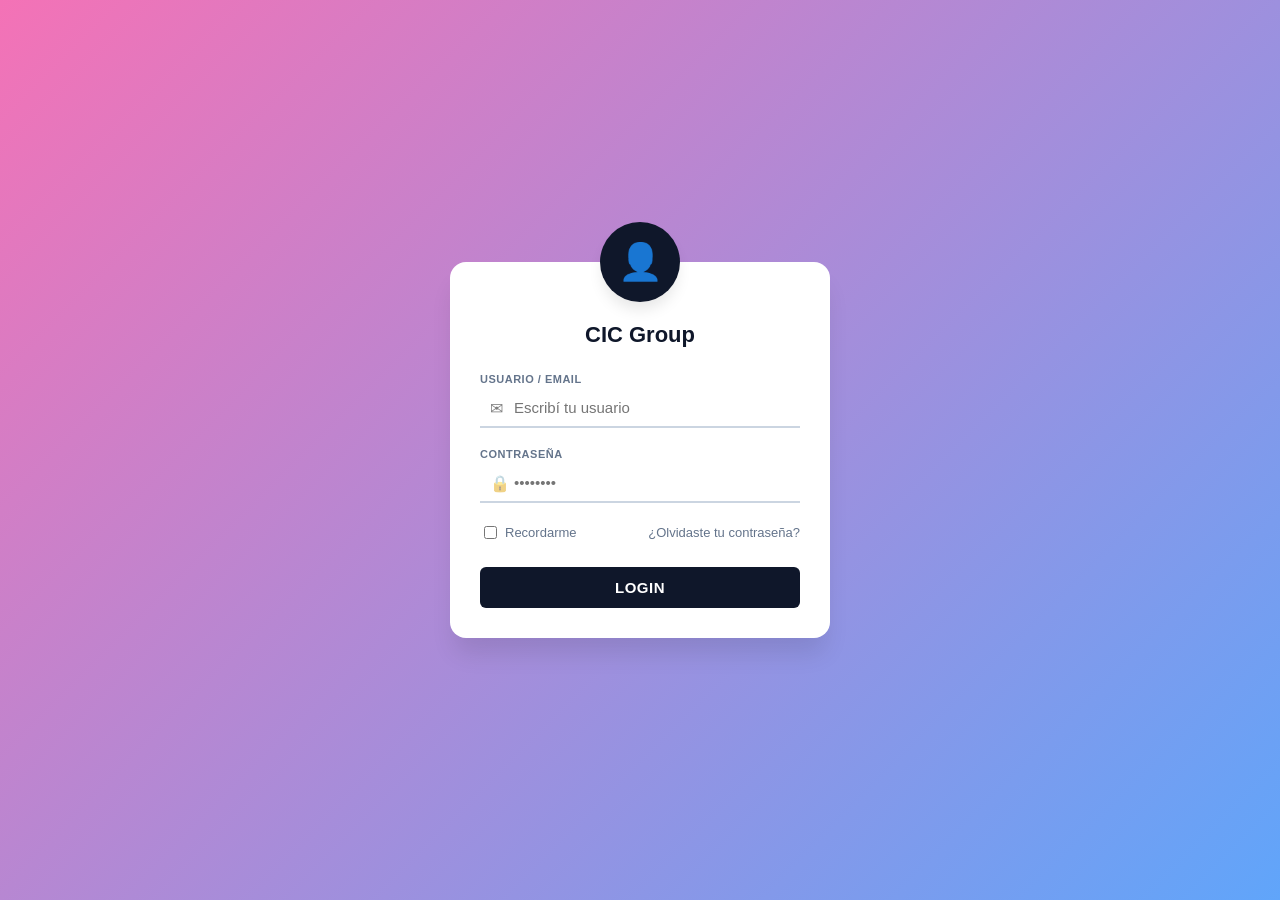
==== commit e7b48bc8: "Add files via upload" ====
--- a/index.html
+++ b/index.html
@@ -5,138 +5,49 @@
   <meta name="viewport" content="width=device-width, initial-scale=1.0">
   <title>CIC Group - Ingreso al Sistema</title>
   <style>
-    /* --- ESTILOS DE LA PANTALLA DE LOGIN (INSPIRADO EN LA PLANTILLA) --- */
     :root {
       --primary: #2563eb;
-      --bg-gradient: linear-gradient(135deg, #f472b6 0%, #60a5fa 100%); /* Degradado rosa/celeste de fondo */
+      --bg-gradient: linear-gradient(135deg, #f472b6 0%, #60a5fa 100%);
       --dark: #0f172a;
     }
-
     * { box-sizing: border-box; font-family: 'Segoe UI', Arial, sans-serif; }
-
     body {
-      margin: 0;
-      height: 100vh;
-      display: flex;
-      align-items: center;
-      justify-content: center;
-      background: var(--bg-gradient);
+      margin: 0; height: 100vh; display: flex; align-items: center; justify-content: center; background: var(--bg-gradient);
     }
-
-    /* Tarjeta contenedor central */
     .login-card {
-      background: white;
-      width: 100%;
-      max-width: 380px;
-      padding: 40px 30px 30px 30px;
-      border-radius: 16px;
-      box-shadow: 0 20px 25px -5px rgba(0, 0, 0, 0.1), 0 10px 10px -5px rgba(0, 0, 0, 0.04);
-      position: relative;
-      text-align: center;
+      background: white; width: 100%; max-width: 380px; padding: 40px 30px 30px 30px; border-radius: 16px;
+      box-shadow: 0 20px 25px -5px rgba(0, 0, 0, 0.1); position: relative; text-align: center;
     }
-
-    /* Ícono redondo de Avatar Superior */
     .avatar-circle {
-      width: 80px;
-      height: 80px;
-      background-color: var(--dark);
-      border-radius: 50%;
-      display: flex;
-      align-items: center;
-      justify-content: center;
-      font-size: 36px;
-      color: white;
-      position: absolute;
-      top: -40px;
-      left: calc(50% - 40px);
-      box-shadow: 0 10px 15px -3px rgba(0, 0, 0, 0.1);
+      width: 80px; height: 80px; background-color: var(--dark); border-radius: 50%; display: flex;
+      align-items: center; justify-content: center; font-size: 36px; color: white; position: absolute;
+      top: -40px; left: calc(50% - 40px); box-shadow: 0 10px 15px -3px rgba(0, 0, 0, 0.1);
     }
-
     h2 { margin: 20px 0 25px 0; color: var(--dark); font-size: 22px; font-weight: 700; }
-
-    .input-group {
-      margin-bottom: 20px;
-      text-align: left;
-      position: relative;
+    .input-group { margin-bottom: 20px; text-align: left; position: relative; }
+    .input-group label {
+      display: block; font-size: 11px; color: #64748b; text-transform: uppercase; letter-spacing: 0.5px; margin-bottom: 4px; font-weight: 600;
     }
-
-    .input-group label {
-      display: block;
-      font-size: 11px;
-      color: #64748b;
-      text-transform: uppercase;
-      letter-spacing: 0.5px;
-      margin-bottom: 4px;
-      font-weight: 600;
+    .input-group input {
+      width: 100%; padding: 10px 12px 10px 34px; border: none; border-bottom: 2px solid #cbd5e1; font-size: 15px; color: #334155; outline: none;
     }
-
-    .input-group input {
-      width: 100%;
-      padding: 10px 12px 10px 34px; /* Espacio para el emoji */
-      border: none;
-      border-bottom: 2px solid #cbd5e1;
-      font-size: 15px;
-      color: #334155;
-      outline: none;
-      transition: border-color 0.2s;
+    .input-group input:focus { border-color: var(--primary); }
+    .input-icon { position: absolute; bottom: 10px; left: 10px; font-size: 16px; opacity: 0.5; }
+    .options-row { display: flex; justify-content: space-between; align-items: center; font-size: 13px; color: #64748b; margin-bottom: 25px; }
+    .options-row label { cursor: pointer; display: flex; align-items: center; gap: 5px; }
+    .options-row a { color: #64748b; text-decoration: none; }
+    .btn-login {
+      width: 100%; padding: 12px; background-color: var(--dark); color: white; border: none; border-radius: 6px;
+      font-size: 15px; font-weight: bold; cursor: pointer; text-transform: uppercase; letter-spacing: 0.5px;
     }
-
-    .input-group input:focus {
-      border-color: var(--primary);
-    }
-
-    /* Íconos minimalistas dentro de la casilla */
-    .input-icon {
-      position: absolute;
-      bottom: 10px;
-      left: 10px;
-      font-size: 16px;
-      opacity: 0.5;
-    }
-
-    .options-row {
-      display: flex;
-      justify-content: space-between;
-      align-items: center;
-      font-size: 13px;
-      color: #64748b;
-      margin-bottom: 25px;
-    }
-
-    .options-row label { cursor: pointer; display: flex; align-items: center; gap: 5px; }
-
-    .options-row a { color: #64748b; text-decoration: none; }
-    .options-row a:hover { text-decoration: underline; }
-
-    /* Botón de ingreso estirado minimalista */
-    .btn-login {
-      width: 100%;
-      padding: 12px;
-      background-color: var(--dark);
-      color: white;
-      border: none;
-      border-radius: 6px;
-      font-size: 15px;
-      font-weight: bold;
-      cursor: pointer;
-      text-transform: uppercase;
-      letter-spacing: 0.5px;
-      transition: background-color 0.2s;
-    }
-
     .btn-login:hover { background-color: var(--primary); }
-
-    .error-msg {
-      color: #ef4444; font-size: 13px; font-weight: bold; margin-top: 15px; display: none;
-    }
+    .error-msg { color: #ef4444; font-size: 13px; font-weight: bold; margin-top: 15px; display: none; }
   </style>
 </head>
 <body>
 
   <div class="login-card">
-    <!-- Avatar circular superior -->
     <div class="avatar-circle">👤</div>
-    
     <h2>CIC Group</h2>
     
     <form id="form-login" onsubmit="validarAcceso(event)">
@@ -163,31 +74,29 @@
     </form>
   </div>
 
-   <script>
-    // URL de tu base de datos (Asegurate de que coincida con la de tu index.html)
-const FIREBASE_DB = "https://mi-web000-default-rtdb.firebaseio.com";
+  <script>
+    // Tu URL unificada de Firebase Realtime Database
+    const FIREBASE_DB = "https://mi-web000-default-rtdb.firebaseio.com";
 
-    /**
-     * Valida el acceso consultando en tiempo real las cuentas creadas en Firebase
-     */
     async function validarAcceso(e) {
       e.preventDefault();
+      
       const u = document.getElementById('login-user').value.trim().toLowerCase();
       const p = document.getElementById('login-pass').value;
       const error = document.getElementById('msg-error');
       
       if(!u || !p) return;
 
-      // 1. CLAVE MAESTRA ESTÁTICA PARA EL SUPERADMIN
+      // 1. CONTROL DE ACCESO PARA EL SUPERADMIN (DUEÑO)
       if (u === "superadmin" && p === "Gabriel.2024") {
         error.style.display = "none";
         localStorage.setItem("sesion_rol", "superadmin");
         localStorage.setItem("sesion_usuario", "Super Clave Maestra");
-        window.location.href = "index.html";
+        window.location.href = "panel.html"; // Lleva directo al panel de administración
         return;
       }
 
-      // 2. VALIDACIÓN DINÁMICA CONTRA LOS USUARIOS DE FIREBASE
+      // 2. CONTROL DE ACCESO EN VIVO PARA OPERADORES DE FIREBASE
       try {
         const res = await fetch(`${FIREBASE_DB}/usuarios.json`);
         const usuarios = await res.json();
@@ -196,7 +105,6 @@
         let nombreOperador = "";
 
         if (usuarios) {
-          // Recorremos los usuarios en la base de datos
           Object.keys(usuarios).forEach(id => {
             const cuenta = usuarios[id];
             if (cuenta.usuario.toLowerCase() === u && cuenta.password === p) {
@@ -208,19 +116,18 @@
 
         if (accesoConcedido) {
           error.style.display = "none";
-          localStorage.setItem("sesion_rol", "operador"); // Rol estándar
+          localStorage.setItem("sesion_rol", "operador");
           localStorage.setItem("sesion_usuario", nombreOperador);
-          window.location.href = "panel.html";
+          window.location.href = "panel.html"; // Redirecciona exitosamente al panel
         } else {
-          error.style.display = "block"; // Datos incorrectos
+          error.style.display = "block"; // Muestra mensaje de error si fallan las credenciales
         }
       } catch (err) {
-        console.error("Error al conectar con el servidor de accesos:", err);
-        alert("Error de red. No se pudo verificar las credenciales.");
+        console.error("Error en la conexión de red con Firebase:", err);
+        alert("Error de conexión. Asegúrate de tener acceso a internet para validar las cuentas.");
       }
     }
   </script>
 
-
 </body>
 </html>
